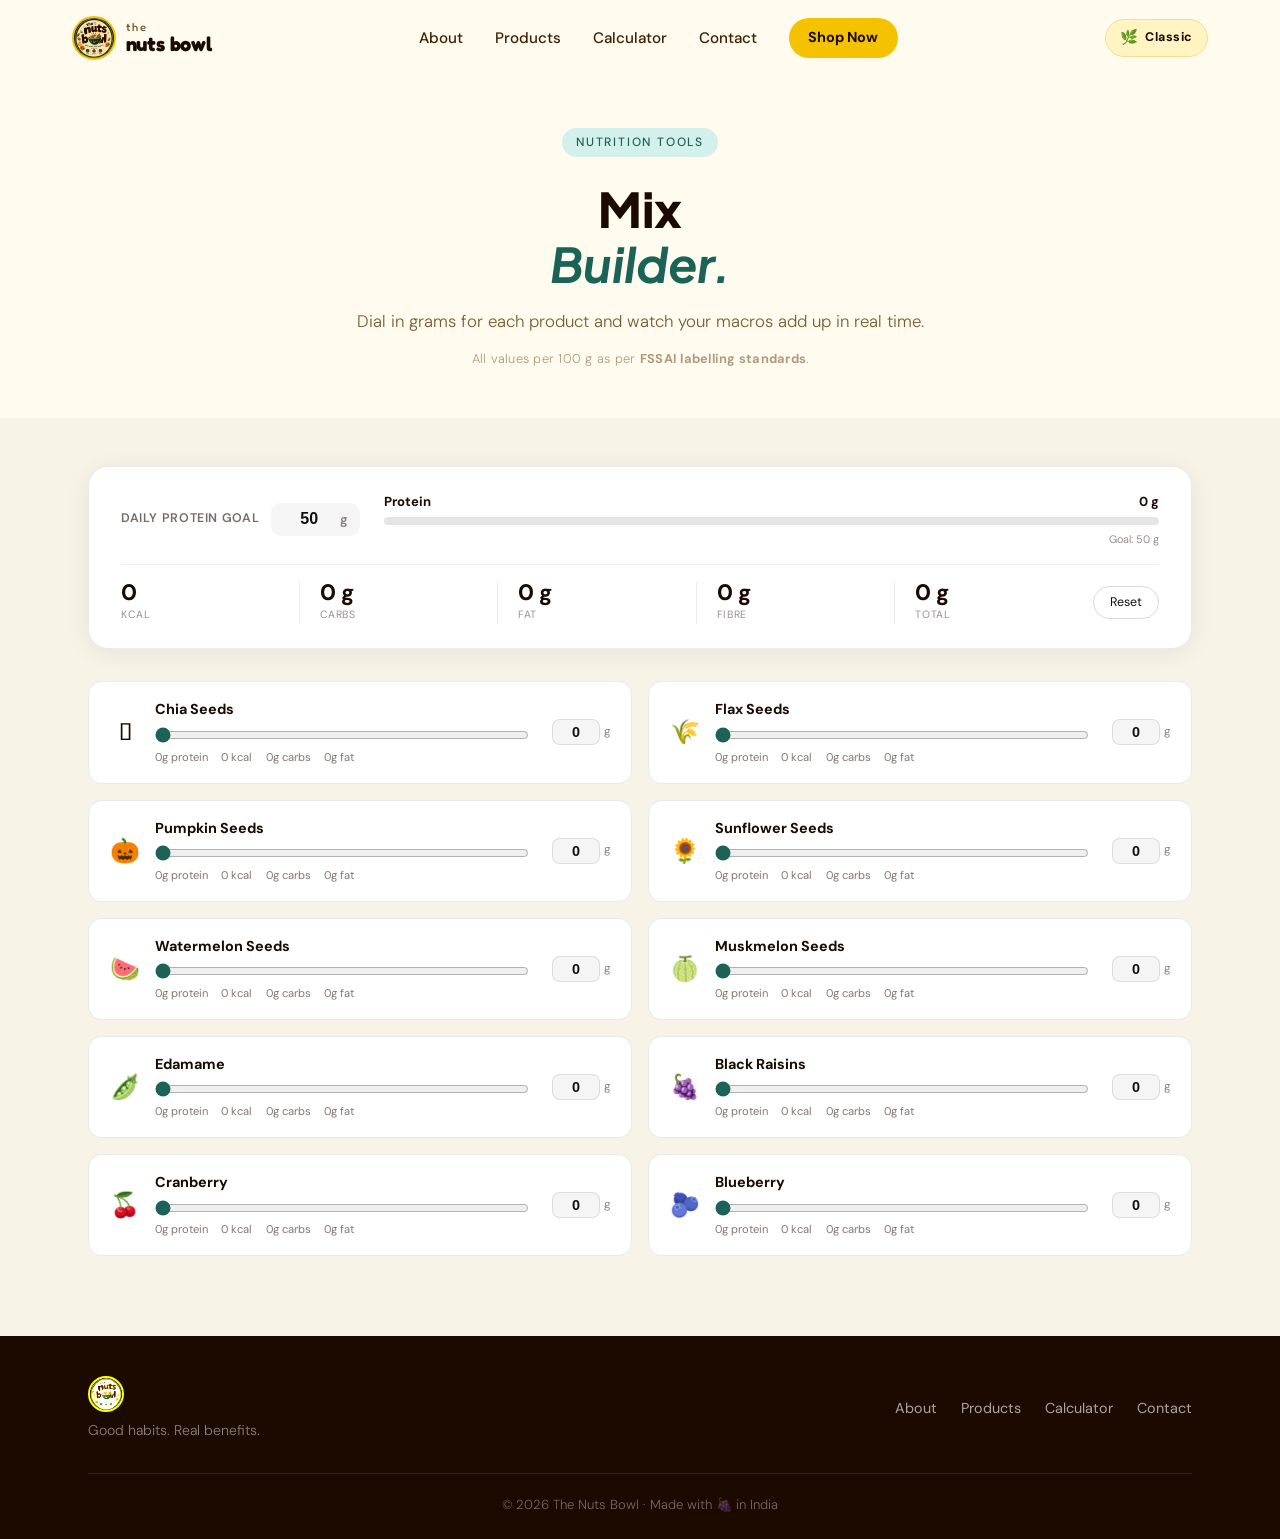
==== calculator.html @ 072c0a8e "update" ====
<!DOCTYPE html>
<html lang="en">
<head>
  <meta charset="UTF-8" />
  <meta name="viewport" content="width=device-width, initial-scale=1.0" />

  <!-- ── Google Search Console verification ───────────────────── -->
  <meta name="google-site-verification" content="Z0WeQghRNJafV9fuHbbRIlqWVJzhFvjrggeVqKe2DdU" />

  <!-- ── Primary SEO ──────────────────────────────────────────── -->
  <title>Protein &amp; Nutrition Calculator — The Nuts Bowl | Build Your Daily Seed Mix</title>
  <meta name="description" content="Free protein & nutrition calculator for seeds and nuts. Set your daily protein goal, add products and instantly see protein, calories, carbs, fat and fibre. Powered by The Nuts Bowl." />
  <meta name="keywords" content="protein calculator, nutrition calculator, seed mix calculator, daily protein goal, chia seeds nutrition, pumpkin seeds protein, flax seeds calories, sunflower seeds nutrition, healthy seed mix, FSSAI nutrition, the nuts bowl calculator" />
  <meta name="author" content="The Nuts Bowl" />
  <meta name="robots" content="index, follow" />
  <link rel="canonical" href="https://thenutsbowl.com/calculator.html" />

  <!-- ── Open Graph (Facebook / WhatsApp) ────────────────────── -->
  <meta property="og:type" content="website" />
  <meta property="og:site_name" content="The Nuts Bowl" />
  <meta property="og:title" content="Protein & Nutrition Calculator — The Nuts Bowl" />
  <meta property="og:description" content="Set your daily protein goal, dial in grams for each seed or nut, and get real-time macros. Free tool by The Nuts Bowl." />
  <meta property="og:image" content="https://thenutsbowl.com/assets/images/brand_logo.png" />
  <meta property="og:image:alt" content="The Nuts Bowl Nutrition Calculator" />
  <meta property="og:url" content="https://thenutsbowl.com/calculator.html" />
  <meta property="og:locale" content="en_IN" />

  <!-- ── Twitter Card ─────────────────────────────────────────── -->
  <meta name="twitter:card" content="summary_large_image" />
  <meta name="twitter:title" content="Protein & Nutrition Calculator — The Nuts Bowl" />
  <meta name="twitter:description" content="Build your perfect seed mix. Set a protein goal, adjust grams, watch macros update live." />
  <meta name="twitter:image" content="https://thenutsbowl.com/assets/images/brand_logo.png" />

  <!-- ── JSON-LD Structured Data ──────────────────────────────── -->
  <script type="application/ld+json">
  {
    "@context": "https://schema.org",
    "@type": "WebApplication",
    "name": "Protein & Nutrition Mix Calculator",
    "url": "https://thenutsbowl.com/calculator.html",
    "description": "A free nutrition calculator to build your daily seed and nut mix. Track protein, calories, carbs, fat and fibre per 100g as per FSSAI standards.",
    "applicationCategory": "HealthApplication",
    "operatingSystem": "Any",
    "offers": {
      "@type": "Offer",
      "price": "0",
      "priceCurrency": "INR"
    },
    "provider": {
      "@type": "Organization",
      "name": "The Nuts Bowl",
      "url": "https://thenutsbowl.com"
    },
    "breadcrumb": {
      "@type": "BreadcrumbList",
      "itemListElement": [
        {
          "@type": "ListItem",
          "position": 1,
          "name": "Home",
          "item": "https://thenutsbowl.com/"
        },
        {
          "@type": "ListItem",
          "position": 2,
          "name": "Nutrition Calculator",
          "item": "https://thenutsbowl.com/calculator.html"
        }
      ]
    }
  }
  </script>

  <!-- ── Fonts ─────────────────────────────────────────────────── -->
  <link rel="preconnect" href="https://fonts.googleapis.com" />
  <link rel="preconnect" href="https://fonts.gstatic.com" crossorigin />
  <link href="https://fonts.googleapis.com/css2?family=Syne:wght@700;800;900&family=Space+Grotesk:wght@300;400;500;600;700&family=Merriweather:ital,wght@0,300;0,400;0,700;1,300;1,400&display=swap" rel="stylesheet" />
  <link href="https://fonts.googleapis.com/css2?family=Plus+Jakarta+Sans:ital,wght@0,300;0,400;0,500;0,600;0,700;0,800;1,300;1,400;1,600&family=DM+Sans:ital,opsz,wght@0,9..40,300;0,9..40,400;0,9..40,500;1,9..40,300&family=Fredoka:wght@400;500;600;700&display=swap" rel="stylesheet" />

  <!-- ── Favicon ──────────────────────────────────────────────── -->
  <link rel="icon" type="image/svg+xml" href="assets/favicon.svg" />
  <link rel="shortcut icon" href="assets/favicon.svg" />

  <link rel="stylesheet" href="css/style.css" />
  <link rel="stylesheet" href="css/calculator.css" />
</head>
<body>

  <!-- ══════════════════════════════ NAVBAR ══════════════════════════════ -->
  <nav class="navbar" id="navbar">
    <div class="nav-container">
      <a href="index.html#hero" class="nav-logo">
        <img src="assets/images/brand_logo.png" alt="The Nuts Bowl" class="logo-img" />
        <span class="brand-name">
          <span class="brand-the">the</span>
          <span class="brand-main">nuts bowl</span>
        </span>
      </a>

      <ul class="nav-links" id="navLinks">
        <li><a href="index.html#about"    class="nav-link">About</a></li>
        <li><a href="index.html#products" class="nav-link">Products</a></li>
        <li><a href="calculator.html"     class="nav-link active">Calculator</a></li>
        <li><a href="index.html#contact"  class="nav-link">Contact</a></li>
        <li><a href="index.html#contact"  class="btn btn-nav">Shop Now</a></li>
      </ul>

      <button class="theme-toggle" id="themeToggle" aria-label="Toggle theme">
        <span class="theme-icon">🌿</span>
        <span class="theme-label">Classic</span>
      </button>

      <button class="hamburger" id="hamburger" aria-label="Open menu" aria-expanded="false">
        <span></span><span></span><span></span>
      </button>
    </div>
  </nav>
  <div class="mobile-overlay" id="mobileOverlay"></div>

  <!-- ══════════════════════════════ HERO ══════════════════════════════ -->
  <section class="calc-hero">
    <div class="container">
      <span class="section-tag">nutrition tools</span>
      <h1 class="section-title">Mix<br /><em>Builder.</em></h1>
      <p class="section-desc">
        Dial in grams for each product and watch your macros add up in real time.<br />
        <small>All values per 100 g as per <strong>FSSAI labelling standards</strong>.</small>
      </p>
    </div>
  </section>

  <!-- ══════════════════════════════ CUSTOM MIX BUILDER ══════════════════════════════ -->
  <section class="calc-section calc-section-alt" id="mixBuilder">
    <div class="container">

      <!-- Totals panel — full-width at top -->
      <div class="mix-totals" id="mixTotals">
        <div class="mix-totals-top">
          <div class="mix-goal-row">
            <label for="mixGoal">Daily protein goal</label>
            <div class="target-input-wrap">
              <input type="number" id="mixGoal" class="target-input" min="1" max="500" value="50" />
              <span class="target-unit">g</span>
            </div>
          </div>

          <div class="macro-progress-wrap">
            <div class="macro-progress-label">
              <span>Protein</span>
              <span id="mixProteinDisplay">0 g</span>
            </div>
            <div class="macro-progress-track">
              <div class="macro-progress-fill" id="mixProteinBar" style="width:0%"></div>
            </div>
            <span class="macro-progress-goal" id="mixProteinGoalLabel">Goal: 50 g</span>
          </div>
        </div>

        <div class="mix-totals-bottom">
          <div class="mix-macro-item">
            <span class="mix-macro-value" id="mixCalories">0</span>
            <span class="mix-macro-label">kcal</span>
          </div>
          <div class="mix-macro-item">
            <span class="mix-macro-value" id="mixCarbs">0 g</span>
            <span class="mix-macro-label">Carbs</span>
          </div>
          <div class="mix-macro-item">
            <span class="mix-macro-value" id="mixFat">0 g</span>
            <span class="mix-macro-label">Fat</span>
          </div>
          <div class="mix-macro-item">
            <span class="mix-macro-value" id="mixFibre">0 g</span>
            <span class="mix-macro-label">Fibre</span>
          </div>
          <div class="mix-macro-item">
            <span class="mix-macro-value" id="mixTotalWeight">0 g</span>
            <span class="mix-macro-label">Total</span>
          </div>
          <button class="mix-reset-btn" id="mixReset">Reset</button>
        </div>
      </div>

      <!-- Product sliders grid -->
      <div class="mix-products" id="mixProducts"></div>

    </div>
  </section>

  <!-- ══════════════════════════════ FOOTER ══════════════════════════════ -->
  <footer class="footer">
    <div class="container">
      <div class="footer-inner">
        <div class="footer-brand">
          <a href="index.html#hero" class="nav-logo">
            <img src="assets/images/brand_logo.png" alt="The Nuts Bowl" class="logo-img logo-sm" />
          </a>
          <p>Good habits. Real benefits.</p>
        </div>
        <nav class="footer-links">
          <a href="index.html#about">About</a>
          <a href="index.html#products">Products</a>
          <a href="calculator.html">Calculator</a>
          <a href="index.html#contact">Contact</a>
        </nav>
      </div>
      <div class="footer-bottom">
        <p>© 2026 The Nuts Bowl · Made with 🍇 in India</p>
      </div>
    </div>
  </footer>

  <script src="js/calculator.js"></script>
</body>
</html>
---- css/style.css ----
/* ═══════════════════════════════════════════════════════════════
   THE NUT BOWL — CSS
   Clean & Aesthetic Gen Z Style
   Mobile-first responsive
═══════════════════════════════════════════════════════════════ */

/* ─── CSS Custom Properties ─────────────────────────────────── */
:root {
  /* Colors — derived from The Nut Bowl logo */
  --cream:       #fffbee;   /* warm light yellow background */
  --cream-dark:  #fff4c2;   /* soft yellow */
  --beige:       #f0e090;   /* golden beige border */
  --brown-light: #c4a028;
  --brown:       #8b6900;
  --accent:      #1b6357;   /* teal — bowl color */
  --accent-light:#3d9b8a;   /* lighter teal */
  --accent-soft: #d4f0eb;   /* very light teal */
  --yellow:      #f5c200;   /* logo golden yellow */
  --yellow-soft: #fff4c2;   /* light yellow */
  --yellow-mid:  #fde96a;   /* mid yellow */
  --sage:        #5a9e4a;   /* leaf green */
  --text-dark:   #1a0a00;   /* near-black brown */
  --text-mid:    #3d2000;   /* dark brown */
  --text-muted:  #7a5c30;   /* warm mid brown */
  --white:       #ffffff;
  --card-bg:     #ffffff;
  --shadow:      rgba(27, 99, 87, 0.1);
  --shadow-hover:rgba(27, 99, 87, 0.2);

  /* Typography */
  --font-display: 'Plus Jakarta Sans', system-ui, sans-serif;
  --font-body:    'DM Sans', system-ui, sans-serif;

  /* Spacing */
  --section-pad: clamp(4rem, 8vw, 8rem);
  --container:   1200px;

  /* Radius */
  --radius-sm:  0.5rem;
  --radius-md:  1rem;
  --radius-lg:  1.5rem;
  --radius-xl:  2rem;
  --radius-pill:9999px;

  /* Transitions */
  --ease:        cubic-bezier(0.22, 1, 0.36, 1);
  --transition:  0.35s var(--ease);
}

/* ─── Reset ─────────────────────────────────────────────────── */
*, *::before, *::after { box-sizing: border-box; margin: 0; padding: 0; }

html {
  scroll-behavior: smooth;
  font-size: 16px;
  -webkit-text-size-adjust: 100%;
}

body {
  font-family: var(--font-body);
  background-color: var(--cream);
  color: var(--text-dark);
  line-height: 1.6;
  overflow-x: hidden;
}

img { max-width: 100%; display: block; }
a { text-decoration: none; color: inherit; }
ul { list-style: none; }
button { cursor: pointer; border: none; background: none; font: inherit; }
textarea { resize: vertical; }

/* ─── Utility ────────────────────────────────────────────────── */
.container {
  width: 100%;
  max-width: var(--container);
  margin: 0 auto;
  padding: 0 1.5rem;
}

@media (min-width: 768px) {
  .container { padding: 0 2rem; }
}

@media (min-width: 1024px) {
  .container { padding: 0 3rem; }
}

/* ─── Scroll Reveal ──────────────────────────────────────────── */
.reveal {
  opacity: 0;
  transform: translateY(2rem);
  transition: opacity 0.7s var(--ease), transform 0.7s var(--ease);
}

.reveal.visible {
  opacity: 1;
  transform: translateY(0);
}

.reveal-delay-1 { transition-delay: 0.12s; }
.reveal-delay-2 { transition-delay: 0.24s; }
.reveal-delay-3 { transition-delay: 0.36s; }

/* ─── Buttons ────────────────────────────────────────────────── */
.btn {
  display: inline-flex;
  align-items: center;
  gap: 0.4rem;
  padding: 0.7rem 1.6rem;
  border-radius: var(--radius-pill);
  font-family: var(--font-body);
  font-weight: 500;
  font-size: 0.95rem;
  transition: var(--transition);
  white-space: nowrap;
}

.btn-primary {
  background: var(--accent);
  color: var(--white);
  box-shadow: 0 4px 20px rgba(27, 99, 87, 0.3);
}

.btn-primary:hover {
  background: #155048;
  transform: translateY(-2px);
  box-shadow: 0 8px 28px rgba(27, 99, 87, 0.4);
}

.btn-ghost {
  background: transparent;
  color: var(--text-mid);
  border: 1.5px solid var(--beige);
}

.btn-ghost:hover {
  border-color: var(--accent);
  color: var(--accent);
  transform: translateY(-2px);
}

.btn-nav {
  background: var(--yellow);
  color: var(--text-dark);
  padding: 0.5rem 1.2rem;
  font-size: 0.9rem;
  font-weight: 700;
}

.btn-nav:hover { background: #e0b000; transform: translateY(-1px); }

.btn-small {
  padding: 0.45rem 1.1rem;
  font-size: 0.85rem;
  background: var(--yellow-soft);
  color: var(--text-dark);
  border: 1.5px solid var(--yellow);
}

.btn-small:hover {
  background: var(--yellow);
  color: var(--text-dark);
}

.btn-full { width: 100%; justify-content: center; }

/* ─── Section Helpers ────────────────────────────────────────── */
.section-tag {
  display: inline-block;
  font-family: var(--font-body);
  font-size: 0.75rem;
  font-weight: 500;
  letter-spacing: 0.15em;
  text-transform: uppercase;
  color: var(--accent);
  background: var(--accent-soft);
  padding: 0.3rem 0.9rem;
  border-radius: var(--radius-pill);
  margin-bottom: 1rem;
}

.section-header {
  text-align: center;
  max-width: 600px;
  margin: 0 auto 3.5rem;
}

.section-title {
  font-family: var(--font-display);
  font-size: clamp(2rem, 4.5vw, 3rem);
  font-weight: 800;
  line-height: 1.15;
  color: var(--text-dark);
  margin-bottom: 1rem;
}

.section-title em {
  font-style: italic;
  color: var(--accent);
  font-weight: 700;
}

.section-desc {
  color: var(--text-muted);
  font-size: 1.05rem;
  line-height: 1.7;
  font-weight: 300;
}

/* ─── OFFER BANNER ───────────────────────────────────────────── */
:root { --banner-h: 0px; }

.offer-banner {
  position: fixed;
  top: 0;
  left: 0;
  right: 0;
  height: 38px;
  z-index: 1002;
  background: var(--yellow);
  display: flex;
  align-items: center;
  overflow: hidden;
  transform: translateY(-100%);
  transition: transform 0.35s var(--ease);
}

.offer-banner.visible { transform: translateY(0); }

/* Scrolling ticker */
.offer-banner-track {
  display: flex;
  align-items: center;
  gap: 0;
  white-space: nowrap;
  animation: bannerTicker 28s linear infinite;
  padding-right: 2rem;
  flex: 1;
  min-width: 0;
}

.offer-banner-track:hover { animation-play-state: paused; }

@keyframes bannerTicker {
  from { transform: translateX(0); }
  to   { transform: translateX(-50%); }
}

.offer-banner-msg {
  display: inline-block;
  font-size: 0.78rem;
  font-weight: 700;
  letter-spacing: 0.06em;
  text-transform: uppercase;
  color: var(--text-dark);
  padding: 0 3rem;
}

.offer-banner-msg::before {
  content: '✦';
  margin-right: 0.75rem;
  opacity: 0.5;
}

.offer-banner-close {
  flex-shrink: 0;
  padding: 0 0.85rem;
  height: 100%;
  font-size: 0.75rem;
  font-weight: 700;
  color: var(--text-dark);
  opacity: 0.6;
  background: rgba(0,0,0,0.08);
  border-left: 1px solid rgba(0,0,0,0.1);
  transition: opacity var(--transition), background var(--transition);
  cursor: pointer;
}

.offer-banner-close:hover { opacity: 1; background: rgba(0,0,0,0.15); }

/* Shift navbar and hero down when banner is visible */
body.banner-visible .navbar      { top: 38px; }
body.banner-visible .hero        { padding-top: calc(var(--section-pad) + 4rem + 38px); }
body.banner-visible .mobile-overlay { top: 38px; }

/* ─── NAVBAR ─────────────────────────────────────────────────── */
.navbar {
  position: fixed;
  top: 0;
  left: 0;
  right: 0;
  z-index: 1000;
  padding: 1rem 0;
  transition: background var(--transition), box-shadow var(--transition), padding var(--transition);
}

.navbar.scrolled {
  background: rgba(253, 248, 243, 0.92);
  backdrop-filter: blur(16px);
  -webkit-backdrop-filter: blur(16px);
  box-shadow: 0 1px 0 var(--beige);
  padding: 0.75rem 0;
}

.nav-container {
  max-width: var(--container);
  margin: 0 auto;
  padding: 0 1.5rem;
  display: flex;
  align-items: center;
  justify-content: space-between;
  gap: 1rem;
}

.nav-logo {
  display: flex;
  align-items: center;
  gap: 0.6rem;
  flex-shrink: 0;
}

.logo-img {
  height: 44px;
  width: 44px;
  object-fit: cover;
  border-radius: 50%;
  border: 2px solid var(--yellow);
}

.logo-sm {
  height: 36px;
  width: 36px;
}

.logo-text {
  font-family: var(--font-display);
  font-size: 1.2rem;
  font-weight: 800;
  color: var(--text-dark);
}

/* Brand name beside logo */
.brand-name {
  display: flex;
  flex-direction: column;
  line-height: 1;
  gap: 0.05rem;
}

.brand-the {
  font-family: 'Fredoka', sans-serif;
  font-size: 0.7rem;
  font-weight: 500;
  color: var(--text-muted);
  letter-spacing: 0.18em;
  text-transform: lowercase;
}

.brand-main {
  font-family: 'Fredoka', sans-serif;
  font-size: 1.25rem;
  font-weight: 700;
  color: var(--text-dark);
  letter-spacing: -0.01em;
  line-height: 1;
}

.nav-links {
  display: none;
  align-items: center;
  gap: 2rem;
}

.nav-link {
  font-size: 0.95rem;
  font-weight: 500;
  color: var(--text-mid);
  transition: color var(--transition);
  position: relative;
}

.nav-link::after {
  content: '';
  position: absolute;
  left: 0;
  bottom: -3px;
  width: 0;
  height: 2px;
  background: var(--accent);
  border-radius: var(--radius-pill);
  transition: width var(--transition);
}

.nav-link:hover { color: var(--accent); }
.nav-link:hover::after { width: 100%; }

/* Hamburger */
.hamburger {
  display: flex;
  flex-direction: column;
  gap: 5px;
  padding: 0.4rem;
  z-index: 1001;
}

.hamburger span {
  display: block;
  width: 24px;
  height: 2px;
  background: var(--text-dark);
  border-radius: var(--radius-pill);
  transition: var(--transition);
  transform-origin: center;
}

.hamburger.open span:nth-child(1) { transform: translateY(7px) rotate(45deg); }
.hamburger.open span:nth-child(2) { opacity: 0; transform: scaleX(0); }
.hamburger.open span:nth-child(3) { transform: translateY(-7px) rotate(-45deg); }

/* Mobile nav overlay */
.mobile-overlay {
  display: none;
  position: fixed;
  inset: 0;
  background: rgba(26, 18, 8, 0.4);
  z-index: 998;
  backdrop-filter: blur(4px);
  opacity: 0;
  transition: opacity var(--transition);
}

.mobile-overlay.show { display: block; opacity: 1; }

/* Desktop nav */
@media (min-width: 768px) {
  .nav-container { padding: 0 2rem; }
  .hamburger { display: none; }
  .nav-links { display: flex; }
}

/* Mobile nav open state */
@media (max-width: 767px) {
  .nav-links {
    position: fixed;
    top: 0;
    right: -100%;
    bottom: 0;
    width: min(300px, 82vw);
    background: var(--white);
    border-left: 1.5px solid var(--beige);
    flex-direction: column;
    align-items: stretch;
    justify-content: flex-start;
    gap: 0;
    padding: 72px 0 2rem;
    z-index: 999;
    transition: right 0.3s ease;
    box-shadow: -8px 0 32px rgba(0,0,0,0.1);
    overflow-y: auto;
    list-style: none;
  }

  .nav-links.open { right: 0; display: flex; }

  .nav-links li { width: 100%; }

  .nav-links li + li { border-top: 1px solid var(--cream-dark); }

  .nav-link {
    display: block;
    padding: 1rem 1.75rem;
    font-size: 1.05rem;
    font-weight: 600;
    color: var(--text-dark);
    width: 100%;
  }

  .nav-link::after { display: none; }
  .nav-link:hover  { background: var(--cream); color: var(--accent); }

  .nav-links li:last-child {
    padding: 1.25rem 1.75rem 0;
    border-top: none;
  }

  .nav-links .btn-nav {
    display: block;
    width: 100%;
    text-align: center;
    padding: 0.8rem 1.5rem;
    font-size: 1rem;
    border-radius: var(--radius-pill);
  }
}

/* ─── HERO ────────────────────────────────────────────────────── */
.hero {
  min-height: 100svh;
  padding: calc(var(--section-pad) + 4rem) 1.5rem var(--section-pad);
  display: flex;
  align-items: center;
  justify-content: center;
  position: relative;
  overflow: hidden;
  background: linear-gradient(160deg, var(--cream) 0%, var(--yellow-soft) 60%, var(--yellow-mid) 100%);
}

/* Decorative blobs */
.hero-bg-blob {
  position: absolute;
  border-radius: 50%;
  filter: blur(80px);
  opacity: 0.45;
  pointer-events: none;
  animation: blobFloat 8s ease-in-out infinite alternate;
}

.blob-1 {
  width: clamp(300px, 40vw, 500px);
  height: clamp(300px, 40vw, 500px);
  background: radial-gradient(circle, #fde96a, transparent 70%);
  top: -10%;
  right: -5%;
  animation-delay: 0s;
}

.blob-2 {
  width: clamp(200px, 30vw, 380px);
  height: clamp(200px, 30vw, 380px);
  background: radial-gradient(circle, #a8d8d2, transparent 70%);
  bottom: 5%;
  left: -5%;
  animation-delay: -3s;
}

.blob-3 {
  width: clamp(150px, 20vw, 250px);
  height: clamp(150px, 20vw, 250px);
  background: radial-gradient(circle, #f5c200, transparent 70%);
  top: 40%;
  left: 30%;
  animation-delay: -6s;
}

@keyframes blobFloat {
  from { transform: translate(0, 0) scale(1); }
  to   { transform: translate(3%, 4%) scale(1.05); }
}

.hero {
  flex-direction: column;
  text-align: center;
  gap: 3rem;
}

.hero-content {
  position: relative;
  z-index: 1;
  max-width: 700px;
}

.hero-badge {
  display: inline-block;
  background: var(--yellow);
  border: none;
  color: var(--text-dark);
  font-size: 0.8rem;
  font-weight: 600;
  letter-spacing: 0.04em;
  padding: 0.45rem 1.2rem;
  border-radius: var(--radius-pill);
  margin-bottom: 1.5rem;
  box-shadow: 0 2px 12px rgba(245, 194, 0, 0.3);
}

.hero-title {
  font-family: var(--font-display);
  font-size: clamp(3rem, 9vw, 6.5rem);
  font-weight: 800;
  line-height: 1.05;
  color: var(--text-dark);
  margin-bottom: 1.2rem;
}

.hero-title em {
  font-style: italic;
  font-weight: 600;
  color: var(--text-mid);
  font-size: 0.8em;
}

.hero-title .highlight {
  color: var(--accent);
  position: relative;
  display: inline-block;
}

.hero-title .highlight::after {
  content: '';
  position: absolute;
  left: 0;
  bottom: 0.05em;
  width: 100%;
  height: 0.08em;
  background: var(--yellow);
  border-radius: var(--radius-pill);
  z-index: -1;
}

.hero-sub {
  color: var(--text-muted);
  font-size: clamp(1rem, 2vw, 1.15rem);
  line-height: 1.75;
  font-weight: 300;
  margin-bottom: 2rem;
}

.br-desktop { display: none; }
@media (min-width: 768px) { .br-desktop { display: inline; } }

.hero-cta-group {
  display: flex;
  flex-wrap: wrap;
  gap: 0.75rem;
  justify-content: center;
}

.hero-cta-group .btn { font-size: 1rem; padding: 0.85rem 2rem; }

/* Hero Visual */
.hero-visual {
  position: relative;
  z-index: 1;
}

.hero-card-stack {
  position: relative;
  width: clamp(220px, 40vw, 320px);
  height: clamp(220px, 40vw, 320px);
  display: flex;
  align-items: center;
  justify-content: center;
}

.hero-bowl-emoji {
  font-size: clamp(5rem, 12vw, 9rem);
  filter: drop-shadow(0 20px 40px rgba(139, 105, 64, 0.25));
  animation: bowlBob 4s ease-in-out infinite;
}

@keyframes bowlBob {
  0%, 100% { transform: translateY(0); }
  50%       { transform: translateY(-12px); }
}

.floating-card {
  position: absolute;
  background: var(--white);
  border: 1px solid var(--beige);
  border-radius: var(--radius-md);
  padding: 0.5rem 0.9rem;
  font-size: 0.85rem;
  font-weight: 500;
  color: var(--text-mid);
  box-shadow: 0 8px 24px var(--shadow);
  white-space: nowrap;
}

.card-a { top: 0; left: 0; animation: floatA 5s ease-in-out infinite; }
.card-b { top: 20%; right: -10%; animation: floatB 6s ease-in-out infinite; }
.card-c { bottom: 10%; left: 10%; animation: floatC 5.5s ease-in-out infinite; }

@keyframes floatA {
  0%, 100% { transform: translate(0, 0) rotate(-4deg); }
  50%       { transform: translate(-4px, -8px) rotate(-2deg); }
}

@keyframes floatB {
  0%, 100% { transform: translate(0, 0) rotate(5deg); }
  50%       { transform: translate(5px, -10px) rotate(3deg); }
}

@keyframes floatC {
  0%, 100% { transform: translate(0, 0) rotate(-2deg); }
  50%       { transform: translate(-3px, -6px) rotate(1deg); }
}

@media (min-width: 1024px) {
  .hero {
    flex-direction: row;
    text-align: left;
    gap: 4rem;
    padding-left: 3rem;
    padding-right: 3rem;
  }

  .hero-content { max-width: 600px; }
  .hero-cta-group { justify-content: flex-start; }
  .hero-badge { text-align: left; }
}

/* ─── ABOUT ──────────────────────────────────────────────────── */
.about {
  padding: var(--section-pad) 0;
  background: var(--white);
}

.about-grid {
  display: flex;
  flex-direction: column;
  gap: 1.25rem;
}

.about-card {
  display: flex;
  flex-direction: row;
  align-items: flex-start;
  gap: 1.5rem;
  background: var(--cream);
  border: 1px solid var(--beige);
  border-radius: var(--radius-lg);
  padding: 1.5rem 2rem;
  transition: transform var(--transition), box-shadow var(--transition);
}

.about-card:hover {
  transform: translateX(6px);
  box-shadow: 0 8px 32px var(--shadow-hover);
}

.about-icon {
  font-size: 2.2rem;
  flex-shrink: 0;
  margin-top: 0.15rem;
}

.about-card-text {
  display: flex;
  flex-direction: column;
}

.about-card h3 {
  font-family: var(--font-display);
  font-size: 1.1rem;
  font-weight: 700;
  color: var(--text-dark);
  margin-bottom: 0.4rem;
}

.about-card p {
  font-size: 0.92rem;
  color: var(--text-muted);
  line-height: 1.65;
  font-weight: 300;
}

/* ─── PRODUCTS ───────────────────────────────────────────────── */
.products {
  padding: var(--section-pad) 0;
  background: var(--cream);
}

.products-grid {
  display: grid;
  gap: 1.5rem;
  grid-template-columns: 1fr;
}

/* ── Skeleton loading cards ──────────────────────────────────── */
@keyframes shimmer {
  0%   { background-position: -600px 0; }
  100% { background-position:  600px 0; }
}

.skeleton-card {
  background: var(--card-bg);
  border: 1px solid var(--beige);
  border-radius: var(--radius-xl);
  padding: 2rem 1.75rem;
  display: flex;
  flex-direction: column;
  gap: 1rem;
  min-height: 260px;
  overflow: hidden;
}

.skeleton-line {
  border-radius: 6px;
  background: linear-gradient(90deg, var(--beige) 25%, var(--cream) 50%, var(--beige) 75%);
  background-size: 600px 100%;
  animation: shimmer 1.4s infinite linear;
}

.skeleton-line.sk-emoji  { width: 48px; height: 48px; border-radius: 50%; }
.skeleton-line.sk-title  { width: 65%; height: 18px; margin-top: 0.5rem; }
.skeleton-line.sk-desc   { width: 90%; height: 13px; }
.skeleton-line.sk-desc2  { width: 70%; height: 13px; }
.skeleton-line.sk-price  { width: 40%; height: 22px; margin-top: auto; }

@media (min-width: 640px) {
  .products-grid { grid-template-columns: repeat(2, 1fr); }
}

@media (min-width: 1024px) {
  .products-grid { grid-template-columns: repeat(3, 1fr); gap: 2rem; }
}

.product-card {
  background: var(--card-bg);
  border: 1px solid var(--beige);
  border-radius: var(--radius-xl);
  padding: 2rem 1.75rem;
  position: relative;
  overflow: hidden;
  transition: transform var(--transition), box-shadow var(--transition);
  display: flex;
  flex-direction: column;
  gap: 1rem;
}

.product-card::before {
  content: '';
  position: absolute;
  top: 0;
  left: 0;
  right: 0;
  height: 3px;
  background: linear-gradient(90deg, var(--yellow), var(--accent));
  opacity: 0;
  transition: opacity var(--transition);
}

.product-card:hover {
  transform: translateY(-8px);
  box-shadow: 0 24px 60px var(--shadow-hover);
}

.product-card:hover::before { opacity: 1; }

.product-badge {
  position: absolute;
  top: 1.2rem;
  right: 1.2rem;
  background: var(--yellow);
  color: var(--text-dark);
  font-size: 0.72rem;
  font-weight: 700;
  letter-spacing: 0.05em;
  padding: 0.3rem 0.75rem;
  border-radius: var(--radius-pill);
}

.badge-new { background: var(--accent); color: var(--white); }

.product-emoji {
  font-size: 3.5rem;
  line-height: 1;
}
.product-emoji .product-img {
  width: 3.5rem;
  height: 3.5rem;
  object-fit: cover;
  border-radius: 8px;
  cursor: zoom-in;
  transition: transform 0.2s ease, box-shadow 0.2s ease;
}
.product-emoji .product-img:hover {
  transform: scale(1.08);
  box-shadow: 0 6px 20px rgba(0,0,0,0.18);
}

/* ── Lightbox ──────────────────────────────────────────────── */
.lightbox {
  position: fixed;
  inset: 0;
  z-index: 9999;
  background: rgba(0, 0, 0, 0.85);
  display: flex;
  align-items: center;
  justify-content: center;
  padding: 1.5rem;
  animation: lightboxIn 0.2s ease;
}
.lightbox[hidden] { display: none; }

@keyframes lightboxIn {
  from { opacity: 0; }
  to   { opacity: 1; }
}

.lightbox-img {
  max-width: min(90vw, 520px);
  max-height: 80vh;
  object-fit: contain;
  border-radius: 16px;
  box-shadow: 0 24px 64px rgba(0, 0, 0, 0.5);
  animation: lightboxImgIn 0.25s cubic-bezier(0.34, 1.56, 0.64, 1);
}

@keyframes lightboxImgIn {
  from { transform: scale(0.85); opacity: 0; }
  to   { transform: scale(1);    opacity: 1; }
}

.lightbox-close {
  position: fixed;
  top: 1.25rem;
  right: 1.25rem;
  background: rgba(255, 255, 255, 0.15);
  border: none;
  color: #fff;
  font-size: 1.25rem;
  width: 2.5rem;
  height: 2.5rem;
  border-radius: 50%;
  cursor: pointer;
  display: flex;
  align-items: center;
  justify-content: center;
  transition: background 0.2s;
  backdrop-filter: blur(4px);
}
.lightbox-close:hover { background: rgba(255, 255, 255, 0.28); }

.product-info {
  display: flex;
  flex-direction: column;
  gap: 0.5rem;
  flex: 1;
}

.product-tag {
  font-size: 0.75rem;
  font-weight: 500;
  letter-spacing: 0.12em;
  text-transform: uppercase;
  color: var(--accent);
}

.product-name {
  font-family: var(--font-display);
  font-size: 1.4rem;
  font-weight: 800;
  color: var(--text-dark);
}

.product-desc {
  font-size: 0.92rem;
  color: var(--text-muted);
  line-height: 1.65;
  font-weight: 300;
  flex: 1;
}

.product-footer {
  display: flex;
  align-items: center;
  justify-content: space-between;
  gap: 0.75rem;
  margin-top: 0.5rem;
  padding-top: 1rem;
  border-top: 1px solid var(--cream-dark);
  flex-wrap: wrap;
  row-gap: 0.6rem;
}

.product-price {
  font-family: var(--font-display);
  font-size: 1.4rem;
  font-weight: 800;
  color: var(--text-dark);
}

/* Weight selector */
.weight-selector {
  display: flex;
  gap: 0.4rem;
  margin: 0.85rem 0 0.25rem;
}

.weight-btn {
  padding: 0.3rem 0.7rem;
  border: 1.5px solid var(--beige);
  border-radius: var(--radius-pill);
  background: var(--white);
  font-family: var(--font-body);
  font-size: 0.8rem;
  font-weight: 600;
  color: var(--text-muted);
  cursor: pointer;
  transition: all var(--transition);
}

.weight-btn:hover {
  border-color: var(--accent);
  color: var(--accent);
}

.weight-btn.active {
  background: var(--accent);
  border-color: var(--accent);
  color: var(--white);
}

/* DIY Seed Bowl featured card */
.product-card-diy {
  display: flex;
  flex-direction: column;
  gap: 1.25rem;
  background: linear-gradient(135deg, var(--cream) 60%, var(--accent-soft));
  border: 2px solid var(--accent-light);
}

@media (min-width: 1024px) {
  .product-card-diy {
    grid-column: 1 / -1;
    flex-direction: row;
    align-items: center;
  }
  .product-card-diy .product-info { flex: 1; }
}

.diy-left {
  display: flex;
  flex-direction: column;
  align-items: center;
  gap: 0.5rem;
  min-width: 120px;
}

.diy-seeds-row {
  display: flex;
  flex-wrap: wrap;
  justify-content: center;
  gap: 0.5rem;
  font-size: 1.5rem;
  max-width: 140px;
}

/* Price stack (for discounted items) */
.price-stack {
  display: flex;
  flex-direction: column;
  gap: 0.1rem;
}

.price-mrp-row {
  display: flex;
  align-items: center;
  gap: 0.4rem;
  flex-wrap: wrap;
}

.product-price-original {
  font-family: var(--font-display);
  font-size: 1rem;
  font-weight: 600;
  color: var(--text-muted);
  text-decoration: line-through;
}

.discount-pill {
  background: #dcfce7;
  color: #16a34a;
  font-size: 0.75rem;
  font-weight: 700;
  padding: 0.2rem 0.55rem;
  border-radius: var(--radius-pill);
}

.badge-deal {
  background: var(--yellow);
  color: var(--text-dark);
}

.badge-bestseller {
  background: linear-gradient(135deg, #f59e0b, #d97706);
  color: #fff;
  box-shadow: 0 2px 8px rgba(217, 119, 6, 0.35);
}

/* Combo card — ingredient breakdown */
.product-card-combo {
  background: linear-gradient(135deg, #f0fdf4 60%, #dcfce7);
  border: 2px solid #86efac;
}

@media (min-width: 1024px) {
  .product-card-combo {
    align-items: flex-start;
  }
  .product-card-combo .diy-left {
    padding-top: 0.25rem;
    min-width: 150px;
  }
}

.combo-ingredients {
  margin: 0.6rem 0 0.25rem;
}

.ingredients-header {
  display: grid;
  grid-template-columns: 1fr 1fr;
  border-bottom: 1.5px solid #bbf7d0;
  margin-bottom: 0.1rem;
}

.ingredients-header > div {
  display: flex;
  justify-content: space-between;
  align-items: center;
  padding: 0 0.5rem 0.35rem;
  font-size: 0.7rem;
  font-weight: 700;
  letter-spacing: 0.08em;
  text-transform: uppercase;
  color: var(--text-muted);
}

.ingredients-header > div:first-child {
  border-right: 1px solid #bbf7d0;
}

.ingredients-list {
  display: grid;
  grid-template-columns: 1fr 1fr;
}

.ingredient-row {
  display: flex;
  justify-content: space-between;
  align-items: center;
  gap: 0.4rem;
  padding: 0.28rem 0.5rem;
  border-radius: 6px;
  transition: background var(--transition);
}

.ingredient-row:nth-child(odd) {
  border-right: 1px solid #bbf7d0;
}

.ingredient-row:hover { background: rgba(134, 239, 172, 0.2); }

.ingredient-name {
  font-size: 0.82rem;
  color: var(--text-dark);
  overflow-wrap: break-word;
  min-width: 0;
}

.ingredient-weight {
  font-size: 0.8rem;
  font-weight: 700;
  color: var(--text-muted);
  white-space: nowrap;
}

.ingredients-total {
  display: flex;
  justify-content: space-between;
  align-items: center;
  padding: 0.38rem 0.5rem;
  margin-top: 0.1rem;
  border-top: 1.5px solid #86efac;
  font-size: 0.85rem;
  font-weight: 700;
  color: #16a34a;
}

@media (max-width: 480px) {
  .ingredients-list {
    grid-template-columns: 1fr;
  }
  .ingredients-header {
    grid-template-columns: 1fr;
  }
  .ingredients-header > div:first-child {
    border-right: none;
    border-bottom: 1px solid #bbf7d0;
  }
  .ingredients-header > div:last-child {
    display: none;
  }
  .ingredient-row:nth-child(odd) {
    border-right: none;
  }
}

/* Old table styles kept for fallback */
.ingredients-table { width: 100%; border-collapse: collapse; font-size: 0.85rem; }
.ingredients-table th,
.ingredients-table td { padding: 0.35rem 0.6rem; text-align: left; }
.ingredients-table th { font-size: 0.72rem; font-weight: 700; letter-spacing: 0.08em; text-transform: uppercase; color: var(--text-muted); border-bottom: 1.5px solid #bbf7d0; }
.ingredients-table td { color: var(--text-dark); }
.ingredients-table tfoot td { border-top: 1.5px solid #86efac; font-weight: 700; color: #16a34a; }

.combo-size-pill {
  background: #dcfce7;
  color: #16a34a;
  font-size: 0.75rem;
  font-weight: 700;
  padding: 0.2rem 0.65rem;
  border-radius: var(--radius-pill);
  border: 1px solid #86efac;
}



.products-note {
  text-align: center;
  margin-top: 2.5rem;
  padding: 1rem 1.5rem;
  background: var(--accent-soft);
  border-radius: var(--radius-pill);
  display: inline-block;
  font-size: 0.9rem;
  color: var(--accent);
  font-weight: 500;
}

.products-note { display: flex; justify-content: center; }
.products-note p {
  background: var(--yellow-soft);
  border: 1px solid var(--yellow);
  color: var(--text-dark);
  padding: 0.7rem 1.5rem;
  border-radius: var(--radius-pill);
  font-size: 0.88rem;
  font-weight: 600;
}

/* ─── CONTACT ────────────────────────────────────────────────── */
.contact {
  padding: var(--section-pad) 0;
  background: var(--white);
}

.contact-inner {
  display: grid;
  gap: 3rem;
  grid-template-columns: 1fr;
}

@media (min-width: 860px) {
  .contact-inner { grid-template-columns: 1fr 1.2fr; gap: 5rem; align-items: start; }
}

.contact-left .section-title { text-align: left; }
.contact-left .section-desc  { text-align: left; }

.contact-socials {
  display: flex;
  flex-direction: column;
  gap: 0.75rem;
  margin-top: 2rem;
}

.social-link {
  display: inline-flex;
  align-items: center;
  gap: 0.65rem;
  font-size: 0.95rem;
  font-weight: 500;
  color: var(--text-mid);
  transition: color var(--transition);
}

.social-link svg {
  width: 20px;
  height: 20px;
  flex-shrink: 0;
}

.social-link:hover { color: var(--accent); }

/* Contact Form */
.contact-form {
  display: flex;
  flex-direction: column;
  gap: 1.25rem;
  background: var(--cream);
  border: 1px solid var(--beige);
  border-radius: var(--radius-xl);
  padding: 2rem;
}

.form-group {
  display: flex;
  flex-direction: column;
  gap: 0.4rem;
}

.form-group label {
  font-size: 0.85rem;
  font-weight: 500;
  color: var(--text-mid);
}

.form-group input,
.form-group textarea {
  background: var(--white);
  border: 1.5px solid var(--beige);
  border-radius: var(--radius-md);
  padding: 0.75rem 1rem;
  font-family: var(--font-body);
  font-size: 0.95rem;
  color: var(--text-dark);
  transition: border-color var(--transition), box-shadow var(--transition);
  outline: none;
}

.form-group input::placeholder,
.form-group textarea::placeholder {
  color: var(--text-muted);
  font-weight: 300;
}

.form-group input:focus,
.form-group textarea:focus {
  border-color: var(--accent);
  box-shadow: 0 0 0 3px rgba(27, 99, 87, 0.12);
}

.form-success {
  display: none;
  text-align: center;
  color: var(--sage);
  font-weight: 500;
  font-size: 0.95rem;
  padding: 0.5rem;
}

.form-success.show { display: block; }

/* Contact CTA Buttons */
.contact-cta-group {
  display: flex;
  flex-direction: column;
  gap: 1rem;
  justify-content: center;
  height: 100%;
  padding: 2rem;
  background: var(--cream);
  border: 1px solid var(--beige);
  border-radius: var(--radius-xl);
}

.contact-cta-btn {
  display: flex;
  align-items: center;
  gap: 0.85rem;
  padding: 1rem 1.5rem;
  border-radius: var(--radius-lg);
  font-family: var(--font-body);
  font-size: 1rem;
  font-weight: 600;
  text-decoration: none;
  transition: transform var(--transition), box-shadow var(--transition), opacity var(--transition);
}

.contact-cta-btn:hover {
  transform: translateY(-2px);
  box-shadow: 0 8px 24px rgba(0,0,0,0.15);
  opacity: 0.92;
}

.contact-cta-whatsapp {
  background: #25d366;
  color: #fff;
}

.contact-cta-instagram {
  background: linear-gradient(135deg, #f09433, #e6683c, #dc2743, #cc2366, #bc1888);
  color: #fff;
}

/* ─── CART WIDGET ────────────────────────────────────────────── */
.btn-add-cart {
  cursor: pointer;
  border: none;
  transition: background var(--transition), transform var(--transition);
}

.btn-add-cart.btn-added {
  background: var(--sage);
}

.cart-widget {
  position: fixed;
  bottom: 0;
  left: 0;
  right: 0;
  z-index: 1000;
  transform: translateY(100%);
  transition: transform 0.4s var(--ease);
  pointer-events: none;
}

.cart-widget.cart-visible {
  transform: translateY(0);
  pointer-events: all;
}

/* Drawer */
.cart-drawer {
  background: var(--white);
  border-top: 2px solid var(--beige);
  border-radius: var(--radius-xl) var(--radius-xl) 0 0;
  box-shadow: 0 -8px 40px rgba(0,0,0,0.12);
  max-height: 60vh;
  display: flex;
  flex-direction: column;
}

.cart-drawer[hidden] { display: none; }

.cart-drawer-header {
  display: flex;
  align-items: center;
  justify-content: space-between;
  padding: 1rem 1.25rem 0.75rem;
  border-bottom: 1px solid var(--beige);
}

.cart-drawer-title {
  font-family: var(--font-display);
  font-weight: 700;
  font-size: 1rem;
  color: var(--text-dark);
}

.cart-drawer-close {
  background: none;
  border: none;
  cursor: pointer;
  font-size: 1rem;
  color: var(--text-muted);
  padding: 0.25rem 0.5rem;
  border-radius: var(--radius-sm);
  transition: background var(--transition);
}

.cart-drawer-close:hover { background: var(--cream); }

/* Items list */
.cart-items {
  list-style: none;
  overflow-y: auto;
  flex: 1;
  padding: 0.5rem 1.25rem;
}

.cart-item {
  display: flex;
  align-items: center;
  gap: 0.65rem;
  padding: 0.75rem 0;
  border-bottom: 1px solid var(--cream-dark);
  font-size: 0.9rem;
}

.cart-item:last-child { border-bottom: none; }

.cart-item-emoji { font-size: 1.2rem; flex-shrink: 0; }

.cart-item-name {
  flex: 1;
  font-weight: 500;
  color: var(--text-dark);
}

.cart-item-controls {
  display: flex;
  align-items: center;
  gap: 0.4rem;
  background: var(--cream);
  border-radius: var(--radius-pill);
  padding: 0.2rem 0.5rem;
}

.cart-qty-btn {
  background: none;
  border: none;
  cursor: pointer;
  font-size: 1rem;
  line-height: 1;
  color: var(--accent);
  padding: 0 0.2rem;
  font-weight: 700;
}

.cart-item-qty {
  font-weight: 700;
  min-width: 1.2rem;
  text-align: center;
  color: var(--text-dark);
}

.cart-item-subtotal {
  font-weight: 600;
  color: var(--accent);
  min-width: 3rem;
  text-align: right;
}

.cart-item-remove {
  background: none;
  border: none;
  cursor: pointer;
  color: var(--text-muted);
  font-size: 0.75rem;
  padding: 0.2rem 0.35rem;
  border-radius: var(--radius-sm);
  transition: color var(--transition), background var(--transition);
}

.cart-item-remove:hover { color: #dc2626; background: #fee2e2; }

/* Drawer footer */
.cart-drawer-footer {
  display: flex;
  align-items: center;
  justify-content: space-between;
  padding: 0.85rem 1.25rem 1rem;
  border-top: 1px solid var(--beige);
  gap: 1rem;
}

.cart-drawer-total {
  font-size: 0.95rem;
  color: var(--text-mid);
}

.cart-drawer-total strong {
  color: var(--accent);
  font-size: 1.1rem;
}

/* Sticky bar */
.cart-bar {
  display: flex;
  align-items: center;
  gap: 0.75rem;
  background: var(--text-dark);
  padding: 0.85rem 1.25rem;
  border-top: 2px solid var(--yellow);
}

.cart-bar-summary {
  display: flex;
  align-items: center;
  gap: 0.6rem;
  flex: 1;
  background: none;
  border: none;
  cursor: pointer;
  color: var(--cream);
  text-align: left;
}

.cart-bar-icon { font-size: 1.3rem; }

.cart-bar-info {
  display: flex;
  flex-direction: column;
  line-height: 1.2;
  font-family: var(--font-body);
}

.cart-bar-info span {
  font-size: 0.78rem;
  color: var(--beige);
}

.cart-bar-info strong {
  font-size: 1rem;
  color: var(--yellow);
  font-weight: 700;
}

.cart-bar-chevron {
  font-size: 0.75rem;
  color: var(--beige);
  margin-left: auto;
  margin-right: 0.5rem;
}

/* WhatsApp order button */
.btn-whatsapp-order {
  background: #25d366;
  color: #fff;
  font-family: var(--font-body);
  font-weight: 700;
  font-size: 0.88rem;
  padding: 0.65rem 1rem;
  border-radius: var(--radius-pill);
  text-decoration: none;
  white-space: nowrap;
  transition: opacity var(--transition), transform var(--transition);
  flex-shrink: 0;
}

.btn-whatsapp-order:hover {
  opacity: 0.9;
  transform: scale(1.03);
}

@media (max-width: 400px) {
  .btn-whatsapp-order { font-size: 0.78rem; padding: 0.55rem 0.75rem; }
}

/* ─── CALCULATOR CTA SECTION ────────────────────────────────── */
.calc-cta-section {
  padding: 5rem 0;
  background: var(--bg-alt, rgba(0,0,0,0.02));
}

.calc-cta-inner {
  display: grid;
  grid-template-columns: 1fr 1fr;
  gap: 3rem;
  align-items: center;
}

.calc-cta-left { display: flex; flex-direction: column; gap: 1.25rem; }
.calc-cta-left .btn { align-self: flex-start; }

/* Preview card */
.calc-cta-preview {
  background: var(--card-bg, #fff);
  border: 1px solid var(--border, rgba(0,0,0,0.08));
  border-radius: 20px;
  padding: 1.75rem;
  display: flex;
  flex-direction: column;
  gap: 1.1rem;
  box-shadow: 0 8px 32px rgba(0,0,0,0.07);
}

.calc-preview-row {
  display: flex;
  align-items: center;
  gap: 0.85rem;
}

.calc-preview-emoji { font-size: 1.5rem; line-height: 1; flex-shrink: 0; }

.calc-preview-bar-wrap {
  flex: 1;
  display: flex;
  flex-direction: column;
  gap: 0.3rem;
}

.calc-preview-name { font-size: 0.8rem; font-weight: 600; opacity: 0.8; }

.calc-preview-bar {
  height: 6px;
  background: var(--border, rgba(0,0,0,0.1));
  border-radius: 99px;
  overflow: hidden;
}
.calc-preview-bar div {
  height: 100%;
  background: var(--accent, #2d6a4f);
  border-radius: 99px;
}

.calc-preview-val {
  font-size: 0.9rem;
  font-weight: 700;
  white-space: nowrap;
  min-width: 70px;
  text-align: right;
}
.calc-preview-val small { font-weight: 400; opacity: 0.5; font-size: 0.72rem; }

.calc-cta-pills {
  display: flex;
  gap: 0.5rem;
  flex-wrap: wrap;
  padding-top: 0.5rem;
  border-top: 1px solid var(--border, rgba(0,0,0,0.07));
}
.calc-cta-pills span {
  font-size: 0.72rem;
  font-weight: 600;
  background: var(--bg-alt, rgba(0,0,0,0.05));
  border-radius: 20px;
  padding: 0.25rem 0.65rem;
  opacity: 0.75;
}

@media (max-width: 768px) {
  .calc-cta-inner { grid-template-columns: 1fr; gap: 2rem; }
  .calc-cta-right { order: -1; }
}

/* ─── FOOTER ─────────────────────────────────────────────────── */
.footer {
  background: var(--text-dark);
  color: var(--cream);
  padding: 2.5rem 0 1.5rem;
}

.footer-inner {
  display: flex;
  flex-direction: column;
  align-items: center;
  gap: 1.5rem;
  margin-bottom: 2rem;
}

@media (min-width: 640px) {
  .footer-inner {
    flex-direction: row;
    justify-content: space-between;
    align-items: center;
  }
}

.footer-brand .logo-text,
.footer-brand .logo-img {
  filter: brightness(2);
}

.footer-brand p {
  margin-top: 0.4rem;
  font-size: 0.88rem;
  color: rgba(253, 248, 243, 0.5);
  font-weight: 300;
}

.footer-links {
  display: flex;
  gap: 1.5rem;
  flex-wrap: wrap;
  justify-content: center;
}

.footer-links a {
  font-size: 0.9rem;
  color: rgba(253, 248, 243, 0.65);
  transition: color var(--transition);
}

.footer-links a:hover { color: var(--cream); }

.footer-bottom {
  border-top: 1px solid rgba(253, 248, 243, 0.1);
  padding-top: 1.25rem;
  text-align: center;
}

.footer-bottom p {
  font-size: 0.82rem;
  color: rgba(253, 248, 243, 0.4);
  font-weight: 300;
}

/* ─── Scrollbar ──────────────────────────────────────────────── */
::-webkit-scrollbar { width: 6px; }
::-webkit-scrollbar-track { background: var(--cream); }
::-webkit-scrollbar-thumb { background: var(--yellow-mid); border-radius: 3px; }
::-webkit-scrollbar-thumb:hover { background: var(--accent); }

::selection { background: rgba(245, 194, 0, 0.3); }

/* ═══════════════════════════════════════════════════════════════
   THEME TOGGLE BUTTON
═══════════════════════════════════════════════════════════════ */
.theme-toggle {
  display: flex;
  align-items: center;
  gap: 0.4rem;
  padding: 0.38rem 0.9rem;
  border-radius: var(--radius-pill);
  background: var(--yellow-soft);
  border: 1.5px solid var(--beige);
  font-size: 0.78rem;
  font-weight: 700;
  color: var(--text-dark);
  letter-spacing: 0.04em;
  transition: var(--transition);
  cursor: pointer;
  white-space: nowrap;
  flex-shrink: 0;
}

.theme-toggle:hover {
  background: var(--yellow);
  border-color: var(--yellow);
  transform: translateY(-1px);
}

.theme-icon { font-size: 0.9rem; }

/* ═══════════════════════════════════════════════════════════════
   GEN-Z THEME  —  [data-theme="genz"]
   Colors pulled from the logo: electric yellow, deep teal,
   dark bg, bold typography.
═══════════════════════════════════════════════════════════════ */

/* ── Google Font imports for Gen-Z (Merriweather) are
   preloaded in <head>; font-family is switched via variables. ── */

[data-theme="genz"] {
  /* Backgrounds */
  --cream:        #0c0c0c;
  --cream-dark:   #1c1c1c;
  --beige:        #2e2e2e;

  /* Brand colours */
  --brown-light:  #FFD60A;
  --brown:        #E6B800;
  --accent:       #00C896;
  --accent-light: #00FFB3;
  --accent-soft:  #052e22;
  --yellow:       #FFD60A;
  --yellow-soft:  #1f1900;
  --yellow-mid:   #FFB800;
  --sage:         #00E676;

  /* Text */
  --text-dark:    #F0F0F0;
  --text-mid:     #BBBBBB;
  --text-muted:   #777777;

  /* Surfaces */
  --white:        #181818;
  --card-bg:      #1a1a1a;
  --shadow:       rgba(255, 214, 10, 0.08);
  --shadow-hover: rgba(255, 214, 10, 0.2);

  /* Typography — Vibe fonts */
  --font-display: 'Merriweather', Georgia, serif;
  --font-body:    'Merriweather', Georgia, serif;
}

/* ── Body ────────────────────────────────────────────────────── */
[data-theme="genz"] body {
  background: var(--cream);
  color: var(--text-dark);
}

/* ── Navbar ──────────────────────────────────────────────────── */
[data-theme="genz"] .navbar.scrolled {
  background: rgba(12, 12, 12, 0.94);
  backdrop-filter: blur(20px);
  -webkit-backdrop-filter: blur(20px);
  box-shadow: 0 1px 0 rgba(255, 214, 10, 0.18);
}

[data-theme="genz"] .brand-the,
[data-theme="genz"] .brand-main {
  font-family: 'Syne', system-ui, sans-serif;
  color: var(--text-dark);
}

[data-theme="genz"] .nav-link  { color: var(--text-mid); }
[data-theme="genz"] .nav-link:hover,
[data-theme="genz"] .nav-link.active { color: #FFD60A; }
[data-theme="genz"] .nav-link::after { background: #FFD60A; }

[data-theme="genz"] .btn-nav {
  background: #FFD60A;
  color: #0c0c0c;
}
[data-theme="genz"] .btn-nav:hover { background: #FFE240; }

/* Mobile nav drawer */
[data-theme="genz"] .nav-links {
  background: #141414;
  border-left-color: rgba(255, 214, 10, 0.2);
}
[data-theme="genz"] .nav-links li + li { border-top-color: #2a2a2a; }
[data-theme="genz"] .nav-link:hover    { background: rgba(255, 214, 10, 0.07); color: #FFD60A; }

/* Theme toggle button in Gen-Z mode */
[data-theme="genz"] .theme-toggle {
  background: rgba(255, 214, 10, 0.1);
  border-color: rgba(255, 214, 10, 0.35);
  color: #FFD60A;
}
[data-theme="genz"] .theme-toggle:hover {
  background: rgba(255, 214, 10, 0.2);
  border-color: #FFD60A;
}

/* ── Hero ────────────────────────────────────────────────────── */
[data-theme="genz"] .hero {
  background: linear-gradient(140deg, #0c0c0c 0%, #1a1500 45%, #071e18 100%) !important;
}

[data-theme="genz"] .blob-1 {
  background: radial-gradient(circle, rgba(255,214,10,0.35), transparent 70%);
}
[data-theme="genz"] .blob-2 {
  background: radial-gradient(circle, rgba(0,200,150,0.3), transparent 70%);
}
[data-theme="genz"] .blob-3 {
  background: radial-gradient(circle, rgba(255,107,107,0.2), transparent 70%);
}

[data-theme="genz"] .hero-badge {
  background: rgba(255, 214, 10, 0.12);
  color: #FFD60A;
  border: 1px solid rgba(255, 214, 10, 0.3);
  box-shadow: none;
}

[data-theme="genz"] .hero-title { color: #F0F0F0; }
[data-theme="genz"] .hero-title em { color: #888; }

[data-theme="genz"] .hero-title .highlight {
  background: linear-gradient(90deg, #FFD60A 0%, #00C896 100%);
  -webkit-background-clip: text;
  -webkit-text-fill-color: transparent;
  background-clip: text;
  color: transparent;
}
[data-theme="genz"] .hero-title .highlight::after {
  background: rgba(255, 214, 10, 0.3);
}

[data-theme="genz"] .floating-card {
  background: #1e1e1e;
  border-color: rgba(255, 214, 10, 0.25);
  color: var(--text-dark);
  box-shadow: 0 8px 32px rgba(0,0,0,0.4);
}

/* ── Buttons ─────────────────────────────────────────────────── */
[data-theme="genz"] .btn-primary {
  background: #FFD60A;
  color: #0c0c0c;
  box-shadow: 0 4px 20px rgba(255, 214, 10, 0.3);
}
[data-theme="genz"] .btn-primary:hover {
  background: #FFE240;
  box-shadow: 0 8px 32px rgba(255, 214, 10, 0.45);
}

[data-theme="genz"] .btn-ghost {
  color: #FFD60A;
  border-color: rgba(255, 214, 10, 0.4);
}
[data-theme="genz"] .btn-ghost:hover {
  background: rgba(255, 214, 10, 0.08);
  border-color: #FFD60A;
  color: #FFD60A;
}

[data-theme="genz"] .btn-small {
  background: rgba(255, 214, 10, 0.1);
  border-color: rgba(255, 214, 10, 0.3);
  color: #FFD60A;
}
[data-theme="genz"] .btn-small:hover,
[data-theme="genz"] .btn-small.btn-added {
  background: #FFD60A;
  border-color: #FFD60A;
  color: #0c0c0c;
}

/* ── Section helpers ─────────────────────────────────────────── */
[data-theme="genz"] .section-tag {
  background: rgba(0, 200, 150, 0.12);
  color: #00C896;
}

[data-theme="genz"] .section-title { color: #F0F0F0; }
[data-theme="genz"] .section-title em { color: #FFD60A; }

/* ── About section ───────────────────────────────────────────── */
[data-theme="genz"] .about { background: #101010; }

[data-theme="genz"] .about-card {
  background: #1a1a1a;
  border-color: #2a2a2a;
}
[data-theme="genz"] .about-card:hover {
  border-color: rgba(255, 214, 10, 0.3);
  box-shadow: 0 12px 40px rgba(255, 214, 10, 0.08);
}

/* ── Products section ────────────────────────────────────────── */
[data-theme="genz"] .product-card {
  background: #1a1a1a;
  border-color: #272727;
}
[data-theme="genz"] .product-card:hover {
  box-shadow: 0 20px 60px rgba(255, 214, 10, 0.12);
  border-color: rgba(255, 214, 10, 0.25);
}
[data-theme="genz"] .product-card::before {
  background: linear-gradient(90deg, #FFD60A, #00C896);
}

[data-theme="genz"] .product-badge {
  background: rgba(255, 214, 10, 0.15);
  color: #FFD60A;
}
[data-theme="genz"] .badge-new {
  background: rgba(0, 200, 150, 0.15);
  color: #00C896;
}

[data-theme="genz"] .product-tag   { color: #00C896; }
[data-theme="genz"] .product-name  { color: #F0F0F0; }
[data-theme="genz"] .product-price { color: #FFD60A; }
[data-theme="genz"] .product-price-original { color: #555; }

[data-theme="genz"] .product-footer { border-top-color: #272727; }

[data-theme="genz"] .weight-btn {
  background: #222;
  border-color: #333;
  color: var(--text-muted);
}
[data-theme="genz"] .weight-btn.active {
  background: rgba(255, 214, 10, 0.15);
  border-color: #FFD60A;
  color: #FFD60A;
}

[data-theme="genz"] .discount-pill {
  background: rgba(0, 230, 118, 0.12);
  color: #00E676;
}

[data-theme="genz"] .products-note {
  background: rgba(255, 214, 10, 0.06);
  border-color: rgba(255, 214, 10, 0.2);
  color: #BBB;
}

/* Combo cards */
[data-theme="genz"] .product-card-combo {
  background: linear-gradient(135deg, #0a1a14 0%, #0e2218 100%);
  border: 1px solid rgba(0, 200, 150, 0.25);
}
[data-theme="genz"] .product-card-combo:hover {
  border-color: rgba(0, 200, 150, 0.5);
  box-shadow: 0 20px 60px rgba(0, 200, 150, 0.12);
}
[data-theme="genz"] .badge-bestseller { background: rgba(0,200,150,0.2); color: #00C896; }
[data-theme="genz"] .ingredients-header { border-bottom-color: rgba(0,200,150,0.25); }
[data-theme="genz"] .ingredients-header > div:first-child { border-right-color: rgba(0,200,150,0.2); }
[data-theme="genz"] .ingredient-row:nth-child(odd) { border-right-color: rgba(0,200,150,0.2); }
[data-theme="genz"] .ingredient-row:hover { background: rgba(0,200,150,0.08); }
[data-theme="genz"] .ingredient-name  { color: #DDD; }
[data-theme="genz"] .ingredient-weight { color: #00C896; }
[data-theme="genz"] .ingredients-total { border-top-color: rgba(0,200,150,0.3); color: #00C896; }
[data-theme="genz"] .combo-size-pill   { background: rgba(0,200,150,0.15); color: #00C896; border-color: rgba(0,200,150,0.3); }

/* ── Contact section ─────────────────────────────────────────── */
[data-theme="genz"] .contact { background: #101010; }

[data-theme="genz"] .contact-cta-group {
  background: #1a1a1a;
  border-color: #2a2a2a;
}

[data-theme="genz"] .social-link { color: #999; }
[data-theme="genz"] .social-link:hover { color: #FFD60A; }

/* ── Footer ──────────────────────────────────────────────────── */
[data-theme="genz"] .footer { background: #080808; }
[data-theme="genz"] .footer-bottom { border-top-color: rgba(255,255,255,0.06); }

/* ── Cart widget ─────────────────────────────────────────────── */
[data-theme="genz"] .cart-bar {
  background: linear-gradient(90deg, #1a1a1a, #1f1f1f);
  border-color: rgba(255, 214, 10, 0.2);
  box-shadow: 0 -4px 30px rgba(255, 214, 10, 0.08);
}
[data-theme="genz"] .cart-bar-summary { color: var(--text-dark); }
[data-theme="genz"] .cart-total-label { color: #888; }
[data-theme="genz"] .cart-total-value { color: #FFD60A; }
[data-theme="genz"] .btn-whatsapp-order { background: #25d366; }

[data-theme="genz"] .cart-drawer {
  background: #141414;
  border-color: rgba(255, 214, 10, 0.15);
}
[data-theme="genz"] .cart-drawer-header { border-bottom-color: #2a2a2a; }
[data-theme="genz"] .cart-item         { border-bottom-color: #222; }
[data-theme="genz"] .cart-item-controls { background: #222; }
[data-theme="genz"] .cart-item-subtotal { color: #FFD60A; }
[data-theme="genz"] .cart-qty-btn      { color: #00C896; }
[data-theme="genz"] .cart-drawer-footer { border-top-color: #2a2a2a; background: #1a1a1a; }

/* ── Scrollbar ───────────────────────────────────────────────── */
[data-theme="genz"] ::-webkit-scrollbar-track { background: #1a1a1a; }
[data-theme="genz"] ::-webkit-scrollbar-thumb { background: #FFD60A; }
[data-theme="genz"] ::-webkit-scrollbar-thumb:hover { background: #00C896; }

/* ── Gen-Z banner ────────────────────────────────────────────── */
[data-theme="genz"] .offer-banner {
  background: #FFD60A;
}
[data-theme="genz"] .offer-banner-msg  { color: #0c0c0c; }
[data-theme="genz"] .offer-banner-close { color: #0c0c0c; border-left-color: rgba(0,0,0,0.15); }
---- css/calculator.css ----
/* ═══════════════════════════════════════════════════════════════
   THE NUTS BOWL — calculator.css
   Styles for the Nutrition Calculator page
═══════════════════════════════════════════════════════════════ */

/* ── Hero ──────────────────────────────────────────────────── */
.calc-hero {
  padding: 8rem 0 3rem;
  text-align: center;
}
.calc-hero .section-title { margin-top: 0.5rem; }
.calc-hero small {
  display: block;
  margin-top: 0.75rem;
  font-size: 0.8rem;
  opacity: 0.6;
  letter-spacing: 0.02em;
}

/* ── Sections ─────────────────────────────────────────────── */
.calc-section     { padding: 3rem 0 5rem; }
.calc-section-alt { background: var(--bg-alt, rgba(0,0,0,0.03)); }

/* ══════════════════════════════════════════════════════════════
   TOTALS PANEL — full-width card pinned at top of the section
══════════════════════════════════════════════════════════════ */
.mix-totals {
  background: var(--card-bg, #fff);
  border: 1px solid var(--border, rgba(0,0,0,0.08));
  border-radius: 20px;
  padding: 1.5rem 2rem;
  margin-bottom: 2rem;
  position: sticky;
  top: 72px;
  z-index: 10;
  box-shadow: 0 4px 24px rgba(0,0,0,0.07);
  display: flex;
  flex-direction: column;
  gap: 1rem;
}

/* Top row: goal input + progress bar side by side */
.mix-totals-top {
  display: grid;
  grid-template-columns: auto 1fr;
  align-items: center;
  gap: 1.5rem;
}

/* Bottom row: macros spread across full width */
.mix-totals-bottom {
  display: flex;
  align-items: center;
  gap: 0;
  border-top: 1px solid var(--border, rgba(0,0,0,0.07));
  padding-top: 1rem;
}
.mix-totals-bottom .mix-macro-item {
  flex: 1;
  border-right: 1px solid var(--border, rgba(0,0,0,0.07));
  padding: 0 1.25rem;
}
.mix-totals-bottom .mix-macro-item:first-child { padding-left: 0; }
.mix-totals-bottom .mix-reset-btn { margin-left: auto; flex-shrink: 0; }

/* ── Goal input row ────────────────────────────────────────── */
.mix-goal-row {
  display: flex;
  align-items: center;
  gap: 0.75rem;
  white-space: nowrap;
}
.mix-goal-row label {
  font-size: 0.78rem;
  font-weight: 600;
  text-transform: uppercase;
  letter-spacing: 0.05em;
  opacity: 0.6;
}
.target-input-wrap {
  display: flex;
  align-items: center;
  gap: 0.3rem;
  background: var(--bg, #f5f5f5);
  border-radius: 10px;
  padding: 0.4rem 0.75rem;
}
.target-input {
  width: 52px;
  border: none;
  background: transparent;
  font-size: 1rem;
  font-weight: 700;
  color: var(--text, #111);
  text-align: center;
  outline: none;
  -moz-appearance: textfield;
}
.target-input::-webkit-outer-spin-button,
.target-input::-webkit-inner-spin-button { -webkit-appearance: none; }
.target-unit { font-size: 0.82rem; font-weight: 600; opacity: 0.5; }

/* ── Protein progress bar ──────────────────────────────────── */
.macro-progress-wrap { display: flex; flex-direction: column; gap: 0.35rem; }
.macro-progress-label {
  display: flex;
  justify-content: space-between;
  font-size: 0.82rem;
  font-weight: 700;
}
.macro-progress-track {
  height: 8px;
  background: var(--border, rgba(0,0,0,0.1));
  border-radius: 99px;
  overflow: hidden;
}
.macro-progress-fill {
  height: 100%;
  background: var(--accent, #2d6a4f);
  border-radius: 99px;
  transition: width 0.3s ease;
  max-width: 100%;
}
.macro-progress-fill.over-goal { background: #e76f51; }
.macro-progress-goal { font-size: 0.68rem; opacity: 0.45; text-align: right; }

/* ── Macro items ───────────────────────────────────────────── */
.mix-macro-item { display: flex; flex-direction: column; gap: 0.1rem; }
.mix-macro-value { font-size: 1.4rem; font-weight: 800; line-height: 1.1; }
.mix-macro-label {
  font-size: 0.66rem;
  text-transform: uppercase;
  letter-spacing: 0.06em;
  opacity: 0.45;
}

/* ── Reset button ──────────────────────────────────────────── */
.mix-reset-btn {
  font-size: 0.78rem;
  padding: 0.35rem 1rem;
  border-radius: 20px;
  border: 1px solid var(--border, rgba(0,0,0,0.15));
  background: transparent;
  cursor: pointer;
  color: var(--text, #111);
  transition: background 0.15s;
}
.mix-reset-btn:hover { background: var(--border, rgba(0,0,0,0.07)); }

/* ══════════════════════════════════════════════════════════════
   PRODUCT SLIDERS — 2-column grid on desktop
══════════════════════════════════════════════════════════════ */
.mix-products {
  display: grid;
  grid-template-columns: repeat(2, 1fr);
  gap: 1rem;
}

.mix-product-row {
  background: var(--card-bg, #fff);
  border: 1px solid var(--border, rgba(0,0,0,0.08));
  border-radius: 14px;
  padding: 1rem 1.25rem;
  display: grid;
  grid-template-columns: 2rem 1fr auto;
  align-items: center;
  gap: 0.85rem;
}

.mix-product-emoji { font-size: 1.5rem; line-height: 1; text-align: center; }
.mix-product-info  { display: flex; flex-direction: column; gap: 0.35rem; }
.mix-product-name  { font-size: 0.9rem; font-weight: 700; }

.mix-slider {
  width: 100%;
  accent-color: var(--accent, #2d6a4f);
  cursor: pointer;
}

.mix-product-value-wrap {
  display: flex;
  align-items: center;
  gap: 0.25rem;
  min-width: 68px;
  justify-content: flex-end;
}
.mix-gram-input {
  width: 48px;
  border: 1px solid var(--border, rgba(0,0,0,0.1));
  border-radius: 8px;
  background: var(--bg, #f5f5f5);
  font-size: 0.9rem;
  font-weight: 700;
  color: var(--text, #111);
  text-align: center;
  padding: 0.25rem 0.3rem;
  outline: none;
  -moz-appearance: textfield;
}
.mix-gram-input::-webkit-outer-spin-button,
.mix-gram-input::-webkit-inner-spin-button { -webkit-appearance: none; }
.mix-gram-unit { font-size: 0.72rem; opacity: 0.5; }

/* Macro mini row inside product card */
.mix-product-macros {
  grid-column: 2 / -1;
  display: flex;
  gap: 0.85rem;
  flex-wrap: wrap;
}
.mix-pmacro { font-size: 0.7rem; opacity: 0.55; }

/* ── Fix last macro item border on desktop ─────────────────── */
.mix-totals-bottom .mix-macro-item:last-of-type { border-right: none; }

/* ══════════════════════════════════════════════════════════════
   RESPONSIVE — TABLET  (≤860px)
══════════════════════════════════════════════════════════════ */
@media (max-width: 860px) {
  .mix-products { grid-template-columns: 1fr; }
  .mix-totals-top { grid-template-columns: 1fr; gap: 1rem; }
  .mix-totals-bottom .mix-macro-item { padding: 0 0.75rem; }
}

/* ══════════════════════════════════════════════════════════════
   RESPONSIVE — MOBILE  (≤600px)
══════════════════════════════════════════════════════════════ */
@media (max-width: 600px) {

  /* ── Hero tighter on phones ──────────────────────────────── */
  .calc-hero { padding: 5rem 0 1.75rem; }

  /* ── Section ─────────────────────────────────────────────── */
  .calc-section { padding: 1.25rem 0 0; }

  /* ── Bottom sheet panel ──────────────────────────────────── */
  .mix-totals {
    position: fixed;
    bottom: 0; left: 0; right: 0;
    top: auto;
    border-radius: 18px 18px 0 0;
    border-bottom: none;
    border-left: none;
    border-right: none;
    box-shadow: 0 -6px 40px rgba(0,0,0,0.14);
    z-index: 100;
    padding: 0 1.1rem calc(0.85rem + env(safe-area-inset-bottom));
    gap: 0.5rem;
    background: var(--card-bg, #fff);
  }

  /* Drag-handle indicator */
  .mix-totals::before {
    content: '';
    display: block;
    width: 36px;
    height: 4px;
    border-radius: 99px;
    background: var(--border, rgba(0,0,0,0.15));
    margin: 0.6rem auto 0.2rem;
  }

  /* Goal row + progress bar side by side */
  .mix-totals-top {
    display: flex;
    flex-direction: row;
    align-items: center;
    gap: 0.75rem;
    grid-template-columns: unset;
  }
  .mix-goal-row { flex-shrink: 0; gap: 0.5rem; }
  .mix-goal-row label { display: none; }
  .target-input-wrap { padding: 0.35rem 0.6rem; }
  .target-input { width: 44px; font-size: 0.95rem; }
  .macro-progress-wrap { flex: 1; min-width: 0; }

  /* 3-column macro grid */
  .mix-totals-bottom {
    display: grid;
    grid-template-columns: repeat(3, 1fr);
    padding-top: 0.5rem;
    border-top: 1px solid var(--border, rgba(0,0,0,0.07));
    gap: 0.3rem 0;
  }
  .mix-totals-bottom .mix-macro-item {
    border-right: none;
    padding: 0 0.4rem;
  }
  .mix-totals-bottom .mix-macro-item:first-child { padding-left: 0; }
  .mix-totals-bottom .mix-reset-btn {
    grid-column: 3;
    grid-row: 2;
    margin: 0;
    align-self: center;
    justify-self: end;
    font-size: 0.7rem;
    padding: 0.25rem 0.65rem;
  }
  .mix-macro-value { font-size: 1rem; }
  .mix-macro-label { font-size: 0.58rem; }

  /* ── Product slider cards ────────────────────────────────── */
  .mix-products {
    padding-bottom: 240px;
    gap: 0.65rem;
  }

  .mix-product-row {
    display: flex;
    flex-wrap: wrap;
    align-items: center;
    gap: 0.5rem 0.75rem;
    padding: 0.85rem 1rem;
  }

  .mix-product-emoji { font-size: 1.6rem; flex-shrink: 0; }

  .mix-product-info { flex: 1; min-width: 0; gap: 0.25rem; }
  .mix-product-name { font-size: 0.88rem; }

  /* Slider full-width inside info block */
  .mix-slider { height: 20px; margin-top: 0.1rem; }

  .mix-product-value-wrap { flex-shrink: 0; min-width: 56px; }
  .mix-gram-input { width: 44px; font-size: 0.88rem; }

  /* Macro mini tags — pill style */
  .mix-product-macros { gap: 0.4rem; }
  .mix-pmacro {
    font-size: 0.65rem;
    background: var(--bg-alt, rgba(0,0,0,0.04));
    border-radius: 20px;
    padding: 0.1rem 0.45rem;
    opacity: 1;
  }

  .footer { display: none; }
}
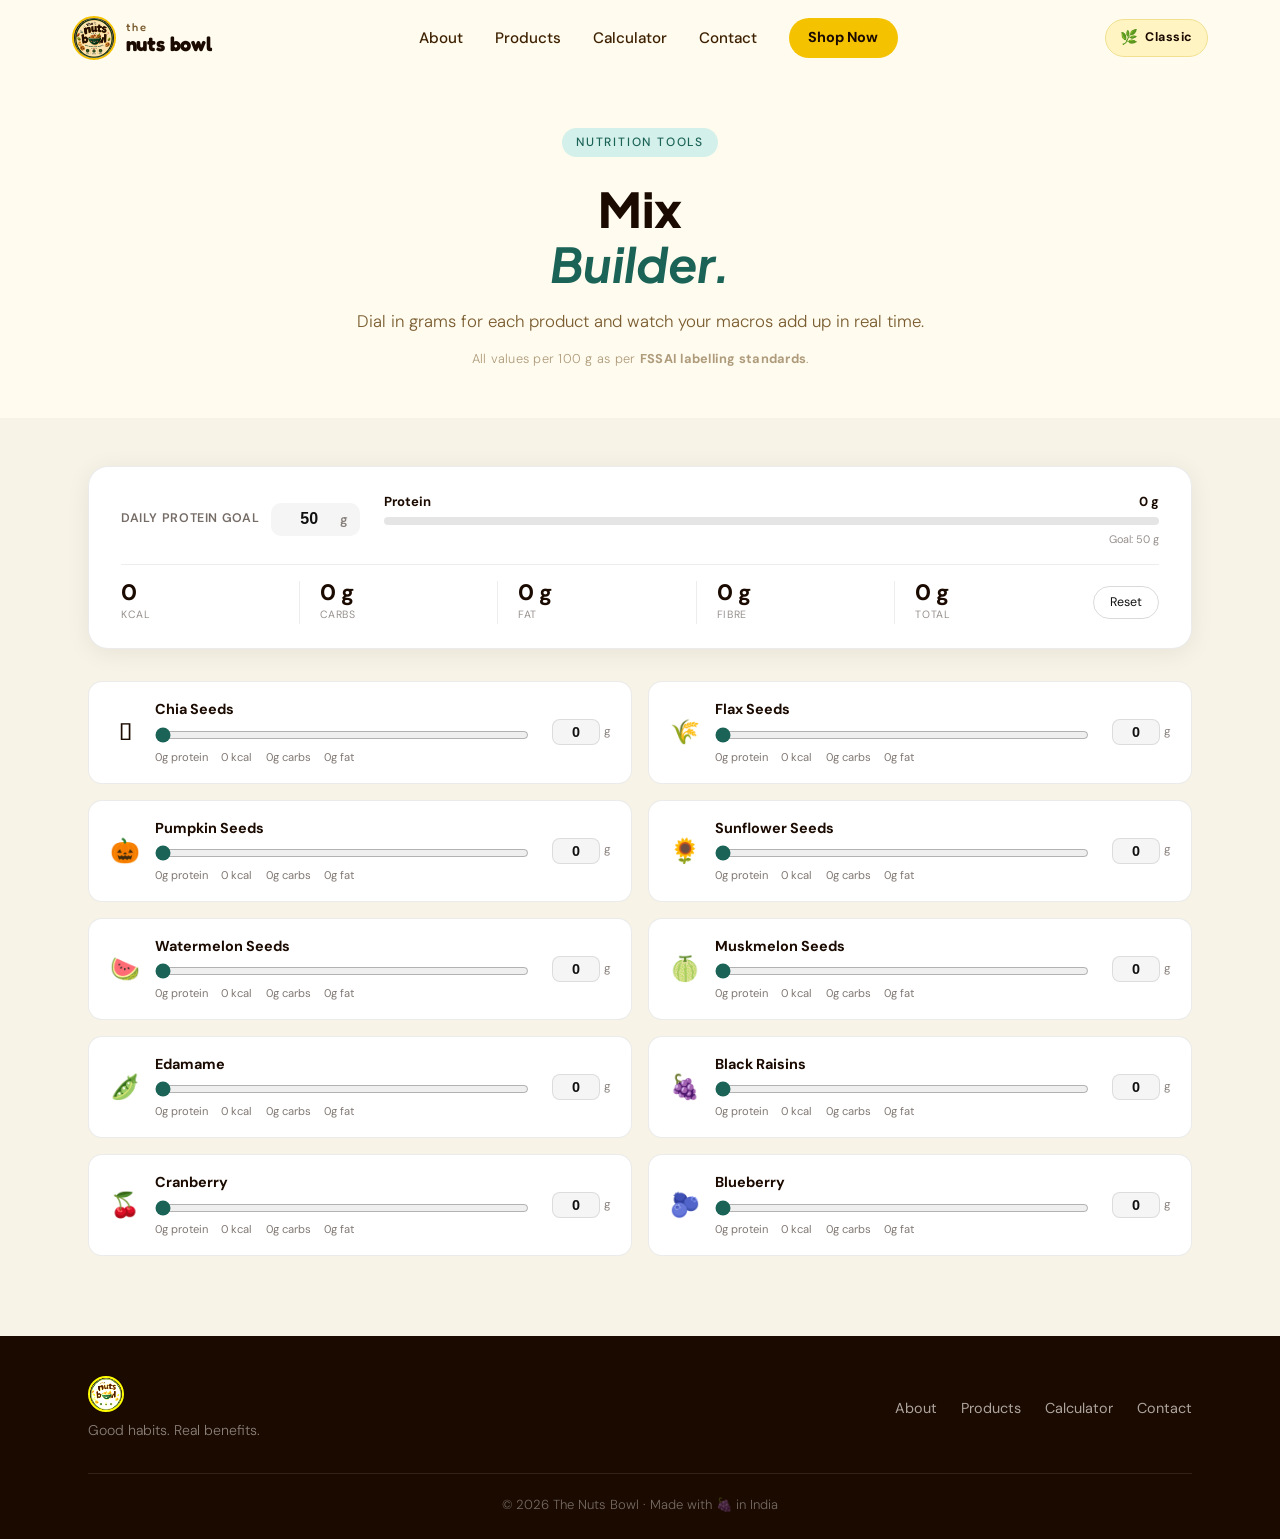
==== commit 8bab2ec3: "update" ====
--- a/calculator.html
+++ b/calculator.html
@@ -20,7 +20,7 @@
   <meta property="og:site_name" content="The Nuts Bowl" />
   <meta property="og:title" content="Protein & Nutrition Calculator — The Nuts Bowl" />
   <meta property="og:description" content="Set your daily protein goal, dial in grams for each seed or nut, and get real-time macros. Free tool by The Nuts Bowl." />
-  <meta property="og:image" content="https://thenutsbowl.com/assets/images/brand_logo.png" />
+  <meta property="og:image" content="https://thenutsbowl.com/assets/images/brand_logo.webp" />
   <meta property="og:image:alt" content="The Nuts Bowl Nutrition Calculator" />
   <meta property="og:url" content="https://thenutsbowl.com/calculator.html" />
   <meta property="og:locale" content="en_IN" />
@@ -29,7 +29,7 @@
   <meta name="twitter:card" content="summary_large_image" />
   <meta name="twitter:title" content="Protein & Nutrition Calculator — The Nuts Bowl" />
   <meta name="twitter:description" content="Build your perfect seed mix. Set a protein goal, adjust grams, watch macros update live." />
-  <meta name="twitter:image" content="https://thenutsbowl.com/assets/images/brand_logo.png" />
+  <meta name="twitter:image" content="https://thenutsbowl.com/assets/images/brand_logo.webp" />
 
   <!-- ── JSON-LD Structured Data ──────────────────────────────── -->
   <script type="application/ld+json">
@@ -90,7 +90,7 @@
   <nav class="navbar" id="navbar">
     <div class="nav-container">
       <a href="index.html#hero" class="nav-logo">
-        <img src="assets/images/brand_logo.png" alt="The Nuts Bowl" class="logo-img" />
+        <img src="assets/images/brand_logo.webp" alt="The Nuts Bowl" class="logo-img" />
         <span class="brand-name">
           <span class="brand-the">the</span>
           <span class="brand-main">nuts bowl</span>
@@ -193,7 +193,7 @@
       <div class="footer-inner">
         <div class="footer-brand">
           <a href="index.html#hero" class="nav-logo">
-            <img src="assets/images/brand_logo.png" alt="The Nuts Bowl" class="logo-img logo-sm" />
+            <img src="assets/images/brand_logo.webp" alt="The Nuts Bowl" class="logo-img logo-sm" />
           </a>
           <p>Good habits. Real benefits.</p>
         </div>
